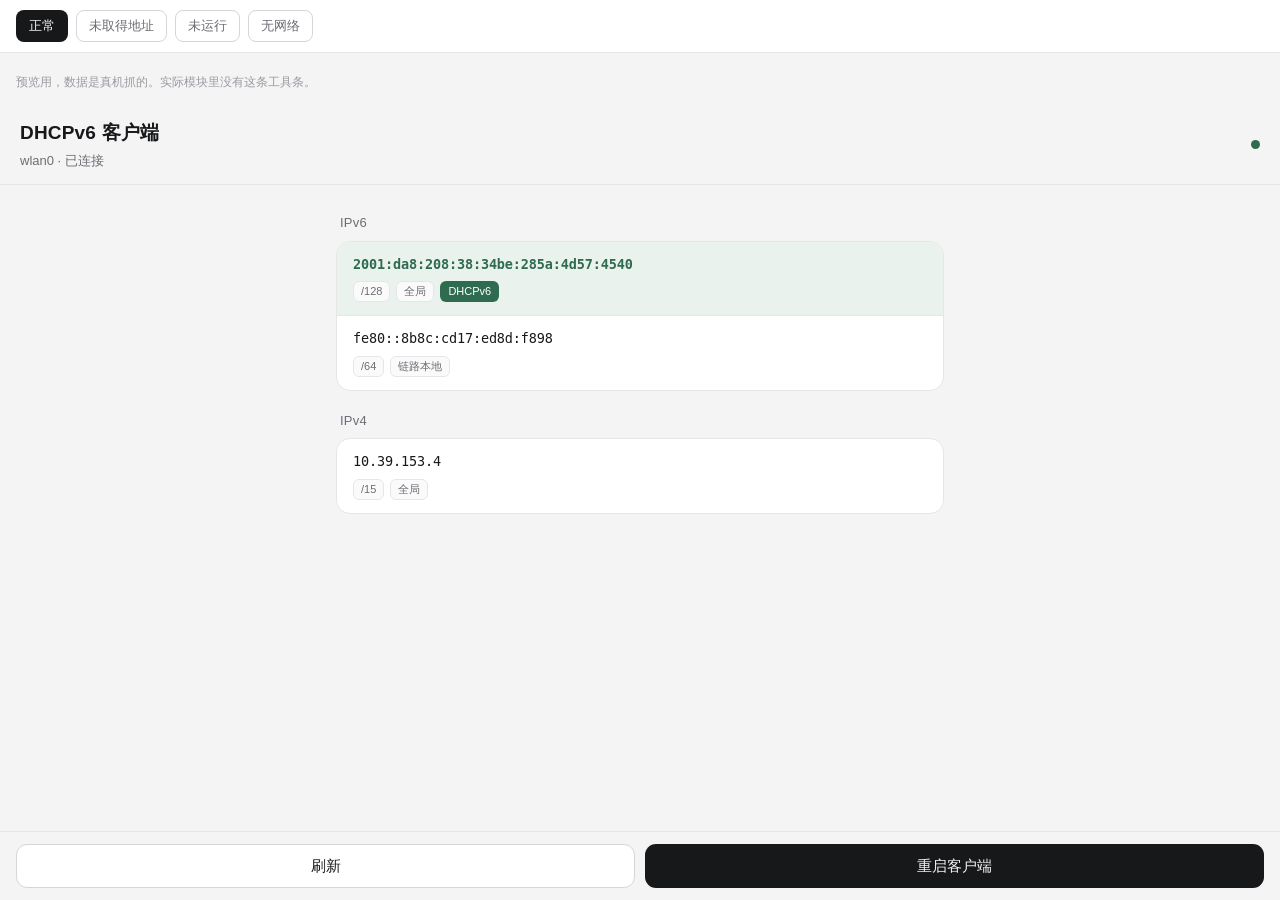
==== module/webroot/dev-preview.html @ 07459cf4 "DHCPv6 客户端模块：首次成型 在 Android 上补上 DHCPv6 有状态地址分配（IA_NA）。Android 全版本不实现 IA_NA，只做 IA_NA 而不支持 PD 的网络因此拿不到" ====
<!DOCTYPE html>
<html lang="zh-CN">
<head>
<meta charset="utf-8">
<meta name="viewport" content="width=device-width, initial-scale=1, viewport-fit=cover">
<meta name="color-scheme" content="light dark">
<title>DHCPv6 客户端 — 预览</title>
<link rel="stylesheet" href="style.css">
<style>
	/* 仅预览用：模拟内核桥，好在浏览器/预览面板里看到真实渲染效果。
	   这个文件不会被打进模块包（见 build.sh 的排除规则）。 */
	.preview-bar {
		position: sticky; top: 0; z-index: 20;
		display: flex; gap: 8px; padding: 10px 16px;
		background: var(--surface);
		border-bottom: 1px solid var(--line);
		overflow-x: auto;
	}
	.preview-bar button {
		flex: none; height: 32px; padding: 0 12px;
		border: 1px solid var(--line-strong); border-radius: 8px;
		background: var(--surface); color: var(--text-2);
		font-family: inherit; font-size: 13px; cursor: pointer;
	}
	.preview-bar button[aria-pressed="true"] {
		background: var(--text); color: var(--bg); border-color: transparent;
	}
	.preview-note {
		padding: 8px 16px 0; font-size: 12px; color: var(--text-3);
	}
</style>
</head>
<body>

<div class="preview-bar">
	<button type="button" data-scene="ok" aria-pressed="true">正常</button>
	<button type="button" data-scene="noipv6" aria-pressed="false">未取得地址</button>
	<button type="button" data-scene="stopped" aria-pressed="false">未运行</button>
	<button type="button" data-scene="empty" aria-pressed="false">无网络</button>
</div>
<p class="preview-note">预览用，数据是真机抓的。实际模块里没有这条工具条。</p>

<header class="bar">
	<div class="bar-text">
		<h1 class="bar-title">DHCPv6 客户端</h1>
		<p class="bar-sub" id="subtitle">正在读取…</p>
	</div>
	<span class="dot dot-idle" id="dot" aria-hidden="true"></span>
</header>

<div class="banner" id="banner" hidden></div>

<main class="main" id="main">
	<section class="block">
		<h2 class="block-title">IPv6</h2>
		<div class="card" id="card6">
			<div class="placeholder">正在读取…</div>
		</div>
	</section>

	<section class="block">
		<h2 class="block-title">IPv4</h2>
		<div class="card" id="card4">
			<div class="placeholder">正在读取…</div>
		</div>
	</section>

	<p class="footnote" id="footnote"></p>
</main>

<footer class="actions">
	<button type="button" class="btn" id="btnRefresh">刷新</button>
	<button type="button" class="btn btn-primary" id="btnRestart">重启客户端</button>
</footer>

<script>
/* ── 模拟内核桥 ────────────────────────────────────────────────
   真实环境里 window.ksu 由 KernelSU 的管理器注入。
   这里用真机抓下来的输出喂给同一份 app.js，保证渲染路径完全一致。 */
const SCENES = {};

SCENES.ok = String.raw`RUNNING=1
PID=3964
WATCHDOG=1
IFNAME=wlan0
IFACE_UP=1
GLOBAL6=1
PAUSED=0
MODULE_OFF=0
IA_ADDR=2001:da8:208:38:34be:285a:4d57:4540
IA_ADDR_HEX=20010da80208003834be285a4d574540
DNS=
##ADDR
1: lo    inet 127.0.0.1/8 scope host lo\       valid_lft forever preferred_lft forever
1: lo    inet6 ::1/128 scope host \       valid_lft forever preferred_lft forever
17: wlan0    inet 10.39.153.4/15 brd 10.39.255.255 scope global wlan0\       valid_lft forever preferred_lft forever
17: wlan0    inet6 2001:da8:208:38:34be:285a:4d57:4540/128 scope global \       valid_lft forever preferred_lft forever
17: wlan0    inet6 fe80::8b8c:cd17:ed8d:f898/64 scope link stable-privacy \       valid_lft forever preferred_lft forever
21: rmnet_data1    inet6 240e:504:1931:b605:7089:41ff:fef3:fac4/64 scope global dynamic mngtmpaddr \       valid_lft forever preferred_lft forever`;

SCENES.noipv6 = String.raw`RUNNING=1
PID=3964
WATCHDOG=1
IFNAME=wlan0
IFACE_UP=1
GLOBAL6=0
PAUSED=0
MODULE_OFF=0
IA_ADDR=
IA_ADDR_HEX=
DNS=
##ADDR
1: lo    inet 127.0.0.1/8 scope host lo\       valid_lft forever preferred_lft forever
17: wlan0    inet 10.39.153.4/15 brd 10.39.255.255 scope global wlan0\       valid_lft forever preferred_lft forever
17: wlan0    inet6 fe80::8b8c:cd17:ed8d:f898/64 scope link stable-privacy \       valid_lft forever preferred_lft forever`;

SCENES.stopped = String.raw`RUNNING=0
PID=
WATCHDOG=1
IFNAME=wlan0
IFACE_UP=1
GLOBAL6=0
PAUSED=1
MODULE_OFF=0
IA_ADDR=
IA_ADDR_HEX=
DNS=
##ADDR
17: wlan0    inet 10.39.153.4/15 brd 10.39.255.255 scope global wlan0\       valid_lft forever preferred_lft forever
17: wlan0    inet6 fe80::8b8c:cd17:ed8d:f898/64 scope link stable-privacy \       valid_lft forever preferred_lft forever`;

SCENES.empty = String.raw`RUNNING=0
PID=
WATCHDOG=1
IFNAME=wlan0
IFACE_UP=0
GLOBAL6=0
PAUSED=0
MODULE_OFF=0
IA_ADDR=
IA_ADDR_HEX=
DNS=
##ADDR
1: lo    inet 127.0.0.1/8 scope host lo\       valid_lft forever preferred_lft forever`;

let scene = 'ok';

window.ksu = {
	exec(command, optionsJson, callbackName) {
		const out = SCENES[scene] || '';
		setTimeout(() => {
			try { window[callbackName](0, out, ''); } catch (e) { /* noop */ }
		}, 120);
	},
	toast(message) {
		const el = document.createElement('div');
		el.textContent = message;
		el.style.cssText = 'position:fixed;left:50%;bottom:88px;transform:translateX(-50%);'
			+ 'padding:8px 14px;border-radius:8px;background:#17181a;color:#fff;font-size:13px;z-index:99';
		document.body.appendChild(el);
		setTimeout(() => el.remove(), 1400);
	},
};

document.querySelectorAll('.preview-bar button').forEach(btn => {
	btn.addEventListener('click', () => {
		scene = btn.dataset.scene;
		document.querySelectorAll('.preview-bar button').forEach(b => {
			b.setAttribute('aria-pressed', String(b === btn));
		});
		document.getElementById('btnRefresh').click();
	});
});
</script>

<script type="module" src="app.js"></script>
</body>
</html>
---- module/webroot/style.css ----
/*
 * style.css —— DHCPv6 客户端 WebUI
 *
 * 定位：一个系统工具页面，不是一个网站。
 * 所以规矩是：
 *   · 不用渐变、不用毛玻璃、不用大圆角卡片配大面积留白 —— 那些是落地页的做法；
 *   · 颜色只用中性灰阶，加一个克制的强调色（墨绿），
 *     状态以外的地方不出现彩色；
 *   · 不用紫 / 蓝紫任何色相；
 *   · 字体交给系统（Android 上会落到 Noto Sans CJK），
 *     地址用等宽，因为它本来就是一串需要逐位核对的字符；
 *   · 布局贴近 Material 的列表 + 卡片，而不是自创一套视觉语言。
 *
 * 明暗两套跟随系统。KernelSU / LSPosed 的管理器都是这个行为，
 * 硬编码一套会在另一种主题下很刺眼。
 */

:root {
	--bg:            #f4f4f5;
	--surface:       #ffffff;
	--surface-sunk:  #fafafa;
	--line:          #e6e6e8;
	--line-strong:   #d6d6da;

	--text:          #17181a;
	--text-2:        #6c6d73;
	--text-3:        #9a9ba1;

	--accent:        #2f6b4f;
	--accent-bg:     #e9f2ec;
	--danger:        #b3261e;

	--sans: "Noto Sans SC", "Source Han Sans SC", "PingFang SC",
	        "Microsoft YaHei", sans-serif;
	--mono: "Noto Sans Mono", "JetBrains Mono", Menlo, Consolas, monospace;

	--radius: 14px;
}

@media (prefers-color-scheme: dark) {
	:root {
		--bg:           #0e0f10;
		--surface:      #191a1c;
		--surface-sunk: #141517;
		--line:         #2b2c30;
		--line-strong:  #3a3b40;

		--text:         #e8e8ea;
		--text-2:       #9b9ca3;
		--text-3:       #6f7076;

		--accent:       #7fbb9e;
		--accent-bg:    #1b2620;
		--danger:       #e87066;
	}
}

* { box-sizing: border-box; }

html, body {
	margin: 0;
	padding: 0;
	background: var(--bg);
	color: var(--text);
	font-family: var(--sans);
	font-size: 16px;
	line-height: 1.5;
	-webkit-text-size-adjust: 100%;
	-webkit-tap-highlight-color: transparent;
}

body {
	display: flex;
	flex-direction: column;
	min-height: 100vh;
	/* 顶部状态栏 / 底部手势条安全区 */
	padding-top: env(safe-area-inset-top);
}

/* ─────────────────────────────────────────── 顶部 */

.bar {
	display: flex;
	align-items: center;
	gap: 12px;
	padding: 16px 20px 14px;
	border-bottom: 1px solid var(--line);
	background: var(--bg);
	position: sticky;
	top: 0;
	z-index: 10;
}

.bar-text { flex: 1; min-width: 0; }

.bar-title {
	margin: 0;
	font-size: 19px;
	font-weight: 600;
	letter-spacing: 0.01em;
}

.bar-sub {
	margin: 3px 0 0;
	font-size: 13px;
	color: var(--text-2);
	overflow: hidden;
	text-overflow: ellipsis;
	white-space: nowrap;
}

.dot {
	flex: none;
	width: 9px;
	height: 9px;
	border-radius: 50%;
	background: var(--text-3);
}

.dot-on    { background: var(--accent); }
.dot-off   { background: var(--danger); }
.dot-idle  { background: var(--text-3); }

/* ─────────────────────────────────────────── 主体 */

.main {
	flex: 1;
	padding: 8px 16px 24px;
	max-width: 640px;
	width: 100%;
	margin: 0 auto;
}

.block { margin-top: 20px; }

.block-title {
	margin: 0 0 8px 4px;
	font-size: 13px;
	font-weight: 500;
	color: var(--text-2);
	letter-spacing: 0.02em;
}

.card {
	background: var(--surface);
	border: 1px solid var(--line);
	border-radius: var(--radius);
	overflow: hidden;
}

.placeholder {
	padding: 18px 16px;
	font-size: 14px;
	color: var(--text-3);
}

/* ─────────────────────────────────────────── 地址行 */

.row {
	padding: 13px 16px;
}

.row + .row {
	border-top: 1px solid var(--line);
}

.row-own {
	background: var(--accent-bg);
}

.row-addr {
	font-family: var(--mono);
	font-size: 13.5px;
	line-height: 1.45;
	word-break: break-all;
	letter-spacing: -0.01em;
}

.row-own .row-addr {
	color: var(--accent);
	font-weight: 600;
}

.row-meta {
	display: flex;
	flex-wrap: wrap;
	gap: 6px;
	margin-top: 7px;
}

.tag {
	display: inline-block;
	padding: 1px 7px;
	border: 1px solid var(--line);
	border-radius: 6px;
	background: var(--surface-sunk);
	font-size: 11px;
	line-height: 17px;
	color: var(--text-2);
}

.tag-own {
	border-color: transparent;
	background: var(--accent);
	color: var(--surface);
}

@media (prefers-color-scheme: dark) {
	.tag-own { color: #10201a; }
}

.footnote {
	margin: 18px 4px 0;
	font-size: 12px;
	line-height: 1.6;
	color: var(--text-3);
}

/* ─────────────────────────────────────────── 提示条 */

.banner {
	margin: 12px 16px 0;
	padding: 11px 14px;
	border: 1px solid var(--line-strong);
	border-radius: 10px;
	background: var(--surface);
	font-size: 13px;
	line-height: 1.5;
	color: var(--text-2);
}

.banner-error {
	border-color: var(--danger);
	color: var(--danger);
}

/* ─────────────────────────────────────────── 操作 */

.actions {
	position: sticky;
	bottom: 0;
	display: flex;
	gap: 10px;
	padding: 12px 16px calc(12px + env(safe-area-inset-bottom));
	border-top: 1px solid var(--line);
	background: var(--bg);
}

.btn {
	flex: 1;
	height: 44px;
	border: 1px solid var(--line-strong);
	border-radius: 11px;
	background: var(--surface);
	color: var(--text);
	font-family: inherit;
	font-size: 15px;
	font-weight: 500;
	cursor: pointer;
	transition: opacity .12s ease;
}

.btn:active { opacity: .6; }

.btn:disabled {
	opacity: .45;
	cursor: default;
}

.btn-primary {
	border-color: transparent;
	background: var(--text);
	color: var(--bg);
}

@media (prefers-color-scheme: dark) {
	.btn-primary {
		background: #e8e8ea;
		color: #141517;
	}
}
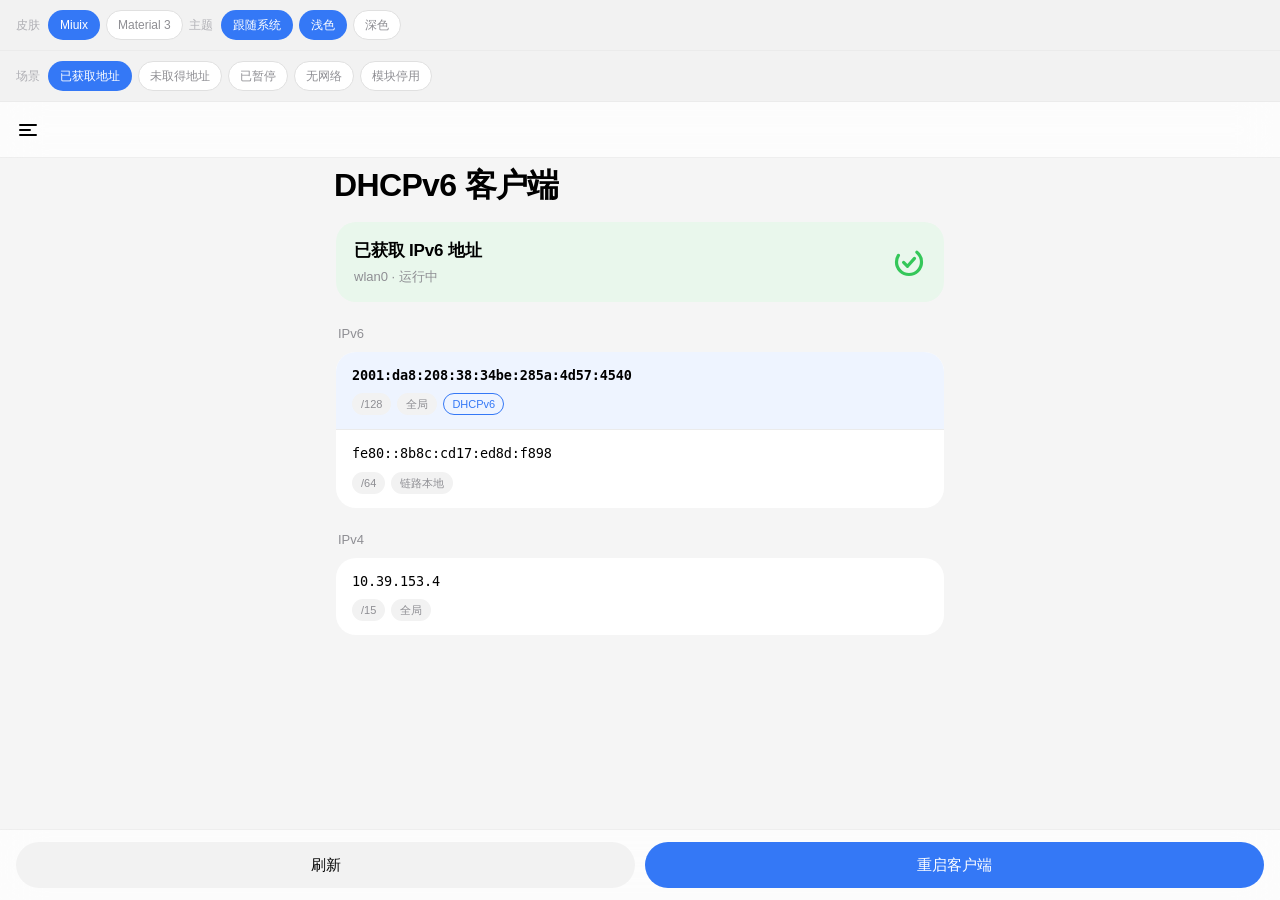
==== commit 301899da: "webui: 两套皮肤按各自设计语言拉开，修掉状态卡恒绿与深色滑块隐形 原先 Miuix 与 Material 3 只在 token 层（圆角 / 描边 / 磨砂）有区别，布局结构和 色彩用法完全一样" ====
--- a/module/webroot/dev-preview.html
+++ b/module/webroot/dev-preview.html
@@ -1,65 +1,126 @@
 <!DOCTYPE html>
-<html lang="zh-CN">
+<html lang="zh-CN" data-skin="miuix" data-theme="light">
 <head>
 <meta charset="utf-8">
 <meta name="viewport" content="width=device-width, initial-scale=1, viewport-fit=cover">
 <meta name="color-scheme" content="light dark">
 <title>DHCPv6 客户端 — 预览</title>
+
+<script>
+/* 与 index.html 完全同一段：首绘之前解析「跟随系统」 */
+(function () {
+	var dark = false;
+	try { dark = window.matchMedia('(prefers-color-scheme: dark)').matches; } catch (e) {}
+	var pref = 'system';
+	try { pref = localStorage.getItem('d6.theme') || 'system'; } catch (e) {}
+	document.documentElement.dataset.theme =
+		(pref === 'dark' || (pref === 'system' && dark)) ? 'dark' : 'light';
+	try {
+		var skin = localStorage.getItem('d6.skin');
+		if (skin) document.documentElement.dataset.skin = skin;
+	} catch (e) {}
+
+	/* 预览专用：允许用 ?skin=material3&theme=dark&scene=noipv6 直接定格一个组合。
+	   无头浏览器截图时没有点按钮的机会，靠这个参数把状态钉死。
+
+	   注意这里**同时写进 localStorage**：app.js 的 initPrefs() 是从偏好存储
+	   读皮肤的，只改 dataset 的话会被它按默认值（miuix / system）覆盖回去。
+	   写进存储是最省事的对齐方式 —— 不用为预览在 app.js 里开一个后门。
+	   代价是参数会留在 localStorage 里，所以每次截图都应把两个参数都给全。
+
+	   index.html 里没有这一段：真机走 file://，location.search 恒为空。 */
+	try {
+		var q = new URLSearchParams(location.search);
+		var qs = q.get('skin'), qt = q.get('theme');
+		if (qs === 'miuix' || qs === 'material3') {
+			document.documentElement.dataset.skin = qs;
+			try { localStorage.setItem('d6.skin', qs); } catch (e2) {}
+		}
+		if (qt === 'light' || qt === 'dark') {
+			document.documentElement.dataset.theme = qt;
+			try { localStorage.setItem('d6.theme', qt); } catch (e2) {}
+		}
+	} catch (e) {}
+})();
+</script>
+
 <link rel="stylesheet" href="style.css">
 <style>
-	/* 仅预览用：模拟内核桥，好在浏览器/预览面板里看到真实渲染效果。
-	   这个文件不会被打进模块包（见 build.sh 的排除规则）。 */
-	.preview-bar {
-		position: sticky; top: 0; z-index: 20;
-		display: flex; gap: 8px; padding: 10px 16px;
-		background: var(--surface);
+	/* 仅预览用。这个文件不会被打进模块包（见 build.sh 的排除规则），
+	   里面的 body 结构与 index.html 保持一致。 */
+	.pbar {
+		display: flex; flex-wrap: wrap; gap: 6px;
+		padding: 10px 16px;
+		background: var(--surface-2);
 		border-bottom: 1px solid var(--line);
-		overflow-x: auto;
 	}
-	.preview-bar button {
-		flex: none; height: 32px; padding: 0 12px;
-		border: 1px solid var(--line-strong); border-radius: 8px;
+	.pbar button {
+		height: 30px; padding: 0 11px;
+		border: 1px solid var(--line-2); border-radius: 999px;
 		background: var(--surface); color: var(--text-2);
-		font-family: inherit; font-size: 13px; cursor: pointer;
+		font-family: inherit; font-size: 12px; cursor: pointer;
 	}
-	.preview-bar button[aria-pressed="true"] {
-		background: var(--text); color: var(--bg); border-color: transparent;
+	.pbar button[aria-pressed="true"] {
+		border-color: transparent;
+		background: var(--accent); color: #fff;
 	}
-	.preview-note {
-		padding: 8px 16px 0; font-size: 12px; color: var(--text-3);
+	.pbar-tag {
+		align-self: center; margin-right: 2px;
+		font-size: 12px; color: var(--text-3);
 	}
 </style>
 </head>
 <body>
 
-<div class="preview-bar">
-	<button type="button" data-scene="ok" aria-pressed="true">正常</button>
+<div class="pbar">
+	<span class="pbar-tag">皮肤</span>
+	<button type="button" data-proxy-skin="miuix">Miuix</button>
+	<button type="button" data-proxy-skin="material3">Material 3</button>
+	<span class="pbar-tag">主题</span>
+	<button type="button" data-proxy-theme="system">跟随系统</button>
+	<button type="button" data-proxy-theme="light">浅色</button>
+	<button type="button" data-proxy-theme="dark">深色</button>
+</div>
+<div class="pbar">
+	<span class="pbar-tag">场景</span>
+	<button type="button" data-scene="ok" aria-pressed="true">已获取地址</button>
 	<button type="button" data-scene="noipv6" aria-pressed="false">未取得地址</button>
-	<button type="button" data-scene="stopped" aria-pressed="false">未运行</button>
+	<button type="button" data-scene="stopped" aria-pressed="false">已暂停</button>
 	<button type="button" data-scene="empty" aria-pressed="false">无网络</button>
+	<button type="button" data-scene="off" aria-pressed="false">模块停用</button>
 </div>
-<p class="preview-note">预览用，数据是真机抓的。实际模块里没有这条工具条。</p>
-
-<header class="bar">
-	<div class="bar-text">
-		<h1 class="bar-title">DHCPv6 客户端</h1>
-		<p class="bar-sub" id="subtitle">正在读取…</p>
-	</div>
-	<span class="dot dot-idle" id="dot" aria-hidden="true"></span>
+
+<header class="topbar">
+	<button type="button" class="iconbtn" id="btnSettings" aria-label="设置">
+		<svg width="22" height="22" viewBox="0 0 22 22" fill="none" aria-hidden="true">
+			<path d="M3 6h16M3 11h10M3 16h16" stroke="currentColor" stroke-width="2" stroke-linecap="round"/>
+		</svg>
+	</button>
+	<h1 class="topbar-title">DHCPv6 客户端</h1>
 </header>
 
-<div class="banner" id="banner" hidden></div>
-
 <main class="main" id="main">
+	<h2 class="page-title">DHCPv6 客户端</h2>
+
+	<div class="banner" id="banner" hidden></div>
+
+	<section class="status-card" id="statusCard">
+		<div class="status-text">
+			<p class="status-title" id="statusTitle">正在读取…</p>
+			<p class="status-sub" id="statusSub"></p>
+		</div>
+		<span class="status-icon" id="statusIcon" aria-hidden="true"></span>
+	</section>
+
 	<section class="block">
-		<h2 class="block-title">IPv6</h2>
+		<h3 class="block-title">IPv6</h3>
 		<div class="card" id="card6">
 			<div class="placeholder">正在读取…</div>
 		</div>
 	</section>
 
 	<section class="block">
-		<h2 class="block-title">IPv4</h2>
+		<h3 class="block-title">IPv4</h3>
 		<div class="card" id="card4">
 			<div class="placeholder">正在读取…</div>
 		</div>
@@ -73,10 +134,60 @@
 	<button type="button" class="btn btn-primary" id="btnRestart">重启客户端</button>
 </footer>
 
+<button type="button" class="scrim" id="scrim" hidden aria-label="关闭设置"></button>
+
+<section class="sheet" id="sheet" hidden aria-label="设置">
+	<div class="sheet-handle"></div>
+	<h2 class="sheet-title">设置</h2>
+
+	<div class="sheet-group">
+		<p class="field-label">外观</p>
+		<div class="seg" role="group" aria-label="皮肤">
+			<button type="button" class="seg-item" data-skin="miuix" aria-pressed="true">Miuix</button>
+			<button type="button" class="seg-item" data-skin="material3" aria-pressed="false">Material 3</button>
+		</div>
+	</div>
+
+	<div class="sheet-group">
+		<p class="field-label">主题</p>
+		<div class="seg" role="group" aria-label="主题">
+			<button type="button" class="seg-item" data-theme-opt="system" aria-pressed="true">跟随系统</button>
+			<button type="button" class="seg-item" data-theme-opt="light" aria-pressed="false">浅色</button>
+			<button type="button" class="seg-item" data-theme-opt="dark" aria-pressed="false">深色</button>
+		</div>
+		<p class="field-hint">KernelSU 的 WebView 不一定上报系统深浅；这里可以手动指定。</p>
+	</div>
+
+	<div class="sheet-group">
+		<p class="field-label">接口</p>
+		<div class="sheet-list">
+			<div class="list-row"><span>目标接口</span><span class="list-value" id="sIfname">—</span></div>
+			<div class="list-row"><span>看门狗</span><span class="list-value" id="sWatchdog">—</span></div>
+		</div>
+	</div>
+
+	<div class="sheet-group">
+		<p class="field-label">关于</p>
+		<div class="sheet-list">
+			<div class="list-row"><span>DHCPv6 客户端</span><span class="list-value" id="sVersion">—</span></div>
+		</div>
+	</div>
+</section>
+
 <script>
 /* ── 模拟内核桥 ────────────────────────────────────────────────
    真实环境里 window.ksu 由 KernelSU 的管理器注入。
    这里用真机抓下来的输出喂给同一份 app.js，保证渲染路径完全一致。 */
+
+const PROPTEXT = [
+	'id=dhcp6c-android',
+	'name=DHCPv6 客户端',
+	'version=v0.1.0',
+	'versionCode=1',
+	'author=TianyiTwT',
+	'description=为 Android 补上 DHCPv6 有状态地址分配（IA_NA）。',
+].join('\n');
+
 const SCENES = {};
 
 SCENES.ok = String.raw`RUNNING=1
@@ -143,11 +254,32 @@
 ##ADDR
 1: lo    inet 127.0.0.1/8 scope host lo\       valid_lft forever preferred_lft forever`;
 
+SCENES.off = String.raw`RUNNING=0
+PID=
+WATCHDOG=0
+IFNAME=wlan0
+IFACE_UP=0
+GLOBAL6=0
+PAUSED=0
+MODULE_OFF=1
+IA_ADDR=
+IA_ADDR_HEX=
+DNS=
+##ADDR
+1: lo    inet 127.0.0.1/8 scope host lo\       valid_lft forever preferred_lft forever`;
+
 let scene = 'ok';
+try {
+	const qs = new URLSearchParams(location.search).get('scene');
+	if (qs && SCENES[qs]) scene = qs;
+} catch (e) {}
+document.querySelectorAll('[data-scene]').forEach(b => {
+	b.setAttribute('aria-pressed', String(b.dataset.scene === scene));
+});
 
 window.ksu = {
 	exec(command, optionsJson, callbackName) {
-		const out = SCENES[scene] || '';
+		const out = (SCENES[scene] || '') + '\n##PROP\n' + PROPTEXT;
 		setTimeout(() => {
 			try { window[callbackName](0, out, ''); } catch (e) { /* noop */ }
 		}, 120);
@@ -155,22 +287,59 @@
 	toast(message) {
 		const el = document.createElement('div');
 		el.textContent = message;
-		el.style.cssText = 'position:fixed;left:50%;bottom:88px;transform:translateX(-50%);'
-			+ 'padding:8px 14px;border-radius:8px;background:#17181a;color:#fff;font-size:13px;z-index:99';
+		el.style.cssText = 'position:fixed;left:50%;bottom:96px;transform:translateX(-50%);'
+			+ 'padding:9px 15px;border-radius:999px;background:#1c1c1e;color:#fff;'
+			+ 'font-size:13px;z-index:99';
 		document.body.appendChild(el);
 		setTimeout(() => el.remove(), 1400);
 	},
 };
 
-document.querySelectorAll('.preview-bar button').forEach(btn => {
+document.querySelectorAll('[data-scene]').forEach(btn => {
 	btn.addEventListener('click', () => {
 		scene = btn.dataset.scene;
-		document.querySelectorAll('.preview-bar button').forEach(b => {
+		document.querySelectorAll('[data-scene]').forEach(b => {
 			b.setAttribute('aria-pressed', String(b === btn));
 		});
 		document.getElementById('btnRefresh').click();
 	});
 });
+
+/* 皮肤/主题按钮不自己实现一遍，直接代理到设置面板里的真按钮 ——
+   省得预览条和 app.js 各有一套逻辑、然后对不上。 */
+document.querySelectorAll('[data-proxy-skin]').forEach(btn => {
+	btn.addEventListener('click', () => {
+		const t = document.querySelector('.sheet [data-skin="' + btn.dataset.proxySkin + '"]');
+		if (t) t.click();
+	});
+});
+document.querySelectorAll('[data-proxy-theme]').forEach(btn => {
+	btn.addEventListener('click', () => {
+		const t = document.querySelector('.sheet [data-theme-opt="' + btn.dataset.proxyTheme + '"]');
+		if (t) t.click();
+	});
+});
+
+/* 预览条上的高亮跟着真实偏好走（每次点击后同步一次） */
+function syncBar() {
+	const skin = document.documentElement.dataset.skin;
+	const theme = document.documentElement.dataset.theme;
+	document.querySelectorAll('[data-proxy-skin]').forEach(b => {
+		b.setAttribute('aria-pressed', String(b.dataset.proxySkin === skin));
+	});
+	document.querySelectorAll('[data-proxy-theme]').forEach(b => {
+		const want = b.dataset.proxyTheme;
+		const on = want === 'system'
+			? !localStorageThemeForced()
+			: want === theme;
+		b.setAttribute('aria-pressed', String(on));
+	});
+}
+function localStorageThemeForced() {
+	try { const t = localStorage.getItem('d6.theme') || 'system'; return t !== 'system'; } catch (e) { return false; }
+}
+document.addEventListener('click', () => setTimeout(syncBar, 0));
+syncBar();
 </script>
 
 <script type="module" src="app.js"></script>
--- a/module/webroot/style.css
+++ b/module/webroot/style.css
@@ -1,59 +1,317 @@
 /*
  * style.css —— DHCPv6 客户端 WebUI
  *
- * 定位：一个系统工具页面，不是一个网站。
- * 所以规矩是：
- *   · 不用渐变、不用毛玻璃、不用大圆角卡片配大面积留白 —— 那些是落地页的做法；
- *   · 颜色只用中性灰阶，加一个克制的强调色（墨绿），
- *     状态以外的地方不出现彩色；
- *   · 不用紫 / 蓝紫任何色相；
- *   · 字体交给系统（Android 上会落到 Noto Sans CJK），
- *     地址用等宽，因为它本来就是一串需要逐位核对的字符；
- *   · 布局贴近 Material 的列表 + 卡片，而不是自创一套视觉语言。
- *
- * 明暗两套跟随系统。KernelSU / LSPosed 的管理器都是这个行为，
- * 硬编码一套会在另一种主题下很刺眼。
+ * ── 两个维度 ─────────────────────────────────────────────────────
+ *
+ * 皮肤：html[data-skin="miuix" | "material3"]
+ * 明暗：html[data-theme="light" | "dark"]
+ *
+ * 「跟随系统」不是在 CSS 里用 prefers-color-scheme 实现的，而是由 index.html
+ * <head> 里的一小段内联脚本在**首次绘制之前**解析成具体的 light/dark 写进
+ * data-theme。这么做是为了少抄一遍深色 token（媒体查询里一半、属性选择器里
+ * 又一半，两处迟早会不同步），代价是需要 JS —— 而 WebView 里 JS 一定在。
+ *
+ * ── 配色原则：一屏只有一个彩色主角 ───────────────────────────────
+ *
+ *   · 蓝（--accent）＝ 可交互的东西：主按钮、开关、选中态、本模块自己的地址标记；
+ *   · 绿（--ok）    ＝ 只做状态图标，**不染文字、不做底色上的文字色**；
+ *   · 红（--danger）＝ 异常；
+ *   · 其余全部中性灰。
+ *
+ * 这是照着 SukiSU 的观感定的：它首页只有那个绿勾是彩色，模块页只有开关、
+ * FAB、选中的 tab 是蓝色，同屏从不出现两个强调色。
+ *
+ * ── 两套皮肤必须「一眼可辨」，不是微调 ───────────────────────────
+ *
+ * 第一版只在 token 层做了区分（圆角 / 描边 / 磨砂），布局结构和色彩用法完全
+ * 一样，观感就是「同一个界面微调了两下」——用户的原话是「看不出区别」。
+ * 所以现在按各自的设计语言拉开：
+ *
+ *   Miuix（MIUI / HyperOS）：顶栏只留图标、标题下放成正文大字、无描边大圆角
+ *     卡片靠白底浮起、全药丸按钮、灰轨道 + 白滑块分段控件、顶栏底栏磨砂。
+ *   Material 3：顶栏用 surface-container 染色并承载标题、**轮廓卡**（透明底 +
+ *     描边）、filled tonal + filled 两级按钮、12px 圆角、outlined segmented
+ *     button（描边分段 + 细分隔线 + 选中填色带勾选标记）、不磨砂。
+ *
+ * ── 磨砂玻璃的适用范围 ───────────────────────────────────────────
+ *
+ * 只给 Miuix 的顶栏、底部操作条、设置面板的遮罩用 —— 它们浮在滚动内容之上，
+ * 有东西可透。M3 走的是不透明 surface 层次，不用磨砂。backdrop-filter 在老
+ * WebView 上不生效，所以每一处都配了不透明兜底（见各处的 @supports not）。
  */
 
+/* ══════════════════════════════════════════════ token */
+
+:root[data-theme="light"] {
+	--bg:            #f5f5f5;
+	--surface:       #ffffff;
+	--surface-2:     #f2f2f2;
+	--surface-3:     #f7f7f7;
+	--line:          #ebebeb;
+	--line-2:        #e0e0e0;
+
+	--text:          #000000;
+	--text-2:        #8e8e93;
+	--text-3:        #b0b0b5;
+
+	--accent:        #3478f6;
+	--on-accent:     #ffffff;
+	--accent-weak:   #eef4ff;
+	/* 落在浅色面**上**的蓝字（描边按钮文字、选中项文字、标签）单独一个色号：
+	   实心填充用 --accent，文字用 --accent-fg。深色下两者会分岔，见下。 */
+	--accent-fg:     #3478f6;
+
+	/* M3 的 top app bar 底色。和 --bg 分开才有「一条顶栏」的观感，
+	   这是把 M3 和 Miuix 一眼区分开的最关键一条。 */
+	--surface-container: #eceef1;
+
+	--ok:            #34c759;
+	--ok-bg:         #e9f7ec;
+	--danger:        #ff3b30;
+
+	--glass:         rgba(255, 255, 255, 0.72);
+	--glass-line:    rgba(0, 0, 0, 0.06);
+	--scrim:         rgba(0, 0, 0, 0.28);
+
+	--shadow-sheet:  0 -1px 32px rgba(0, 0, 0, 0.14);
+	color-scheme: light;
+}
+
+:root[data-theme="dark"] {
+	--bg:            #000000;
+	--surface:       #1c1c1e;
+	--surface-2:     #2c2c2e;
+	--surface-3:     #141416;
+	--line:          #2c2c2e;
+	--line-2:        #3a3a3c;
+
+	--text:          #ffffff;
+	--text-2:        #8e8e93;
+	--text-3:        #636366;
+
+	--accent:        #3478f6;
+	--on-accent:     #ffffff;
+	--accent-weak:   #12233a;
+	/* #3478f6 压在 #2c2c2e 上只有约 2.9:1（浅色下压白底是 4.2:1），
+	   所以深色里的蓝字必须提亮，同一个色号不能两处通用。 */
+	--accent-fg:     #8ab4f8;
+
+	--surface-container: #1f2023;
+
+	--ok:            #30d158;
+	--ok-bg:         #12291a;
+	--danger:        #ff453a;
+
+	--glass:         rgba(28, 28, 30, 0.72);
+	--glass-line:    rgba(255, 255, 255, 0.08);
+	--scrim:         rgba(0, 0, 0, 0.55);
+
+	--shadow-sheet:  0 -1px 32px rgba(0, 0, 0, 0.6);
+	color-scheme: dark;
+}
+
+/* 没拿到 data-theme 时的兜底（内联脚本被挡掉才会走到这里） */
 :root {
-	--bg:            #f4f4f5;
-	--surface:       #ffffff;
-	--surface-sunk:  #fafafa;
-	--line:          #e6e6e8;
-	--line-strong:   #d6d6da;
-
-	--text:          #17181a;
-	--text-2:        #6c6d73;
-	--text-3:        #9a9ba1;
-
-	--accent:        #2f6b4f;
-	--accent-bg:     #e9f2ec;
-	--danger:        #b3261e;
-
+	--bg: #f5f5f5; --surface: #ffffff; --surface-2: #f2f2f2; --surface-3: #f7f7f7;
+	--line: #ebebeb; --line-2: #e0e0e0;
+	--text: #000000; --text-2: #8e8e93; --text-3: #b0b0b5;
+	--accent: #3478f6; --on-accent: #ffffff; --accent-weak: #eef4ff;
+	--accent-fg: #3478f6; --surface-container: #eceef1;
+	--ok: #34c759; --ok-bg: #e9f7ec; --danger: #ff3b30;
+	--glass: rgba(255,255,255,0.72); --glass-line: rgba(0,0,0,0.06);
+	--scrim: rgba(0,0,0,0.28); --shadow-sheet: 0 -1px 32px rgba(0,0,0,0.14);
+	color-scheme: light;
+}
+@media (prefers-color-scheme: dark) {
+	:root:not([data-theme]) {
+		--bg: #000000; --surface: #1c1c1e; --surface-2: #2c2c2e; --surface-3: #141416;
+		--line: #2c2c2e; --line-2: #3a3a3c;
+		--text: #ffffff; --text-2: #8e8e93; --text-3: #636366;
+		--accent: #3478f6; --on-accent: #ffffff; --accent-weak: #12233a;
+		--accent-fg: #8ab4f8; --surface-container: #1f2023;
+		--ok: #30d158; --ok-bg: #12291a; --danger: #ff453a;
+		--glass: rgba(28,28,30,0.72); --glass-line: rgba(255,255,255,0.08);
+		--scrim: rgba(0,0,0,0.55); --shadow-sheet: 0 -1px 32px rgba(0,0,0,0.6);
+		color-scheme: dark;
+	}
+}
+
+/* 字体栈不带 system-ui / Roboto / Inter —— 中文按 Noto Sans CJK 落到系统字体，
+   地址用等宽，因为它本来就是一串要逐位核对的字符。 */
+:root {
 	--sans: "Noto Sans SC", "Source Han Sans SC", "PingFang SC",
 	        "Microsoft YaHei", sans-serif;
 	--mono: "Noto Sans Mono", "JetBrains Mono", Menlo, Consolas, monospace;
 
-	--radius: 14px;
-}
-
-@media (prefers-color-scheme: dark) {
-	:root {
-		--bg:           #0e0f10;
-		--surface:      #191a1c;
-		--surface-sunk: #141517;
-		--line:         #2b2c30;
-		--line-strong:  #3a3b40;
-
-		--text:         #e8e8ea;
-		--text-2:       #9b9ca3;
-		--text-3:       #6f7076;
-
-		--accent:       #7fbb9e;
-		--accent-bg:    #1b2620;
-		--danger:       #e87066;
-	}
-}
+	--r-card: 20px;
+	--r-sunk: 12px;
+	--title-size: 32px;
+	--title-weight: 700;
+}
+
+/* ══════════════════════════════════════════════ 皮肤差异 */
+
+/* ── Miuix：大标题 + 无边框大圆角卡 + 磨砂顶栏底栏 ───────────── */
+
+:root[data-skin="miuix"] .topbar {
+	background: var(--glass);
+	-webkit-backdrop-filter: saturate(180%) blur(20px);
+	backdrop-filter: saturate(180%) blur(20px);
+	border-bottom: 1px solid var(--glass-line);
+}
+@supports not ((backdrop-filter: blur(1px)) or (-webkit-backdrop-filter: blur(1px))) {
+	:root[data-skin="miuix"] .topbar { background: var(--bg); }
+}
+
+:root[data-skin="miuix"] .actions {
+	background: var(--glass);
+	-webkit-backdrop-filter: saturate(180%) blur(20px);
+	backdrop-filter: saturate(180%) blur(20px);
+	border-top: 1px solid var(--glass-line);
+}
+@supports not ((backdrop-filter: blur(1px)) or (-webkit-backdrop-filter: blur(1px))) {
+	:root[data-skin="miuix"] .actions { background: var(--bg); }
+}
+
+/* Miuix 顶部只有那个设置图标，标题在正文里以大字出现 */
+:root[data-skin="miuix"] .topbar-title { display: none; }
+
+:root[data-skin="miuix"] .card,
+:root[data-skin="miuix"] .status-card,
+:root[data-skin="miuix"] .sheet-list { border: none; }
+
+/* 这里**不能**写 `:root[data-skin="miuix"] .status-card { background: var(--ok-bg) }`。
+   它的特异性是 (0,3,0)，会压过下面的 `.status-card.is-warn` (0,2,0)，
+   结果是「未取得地址」这种警告态也被染成绿色 —— 状态卡于是恒绿，
+   成功和失败长得一模一样，观感上就是"配色怪怪的"。
+   成功态的背景本来就由 `.status-card.is-ok` 统一给了，不需要皮肤再管一次。 */
+
+:root[data-skin="miuix"] .sheet { border-radius: 24px 24px 0 0; }
+
+/* Miuix 的分段控件：灰轨道 + 白滑块 + 蓝字。
+   深色下轨道原本也是 --surface-2，和滑块同一个颜色 —— 选中项只剩一行蓝字，
+   滑块整个消失。把轨道压暗一档（--surface-3），就有了「凹陷轨道 + 浮起滑块」
+   的正常层次。这两条**必须限定 miuix 皮肤**：M3 的分段控件是另一种形态
+   （描边分段），如果不限定皮肤，这个 (0,3,0) 的深色规则会按书写顺序压过
+   M3 那套同样 (0,4,0) 的规则，把 M3 也染回灰轨道。 */
+:root[data-skin="miuix"][data-theme="dark"] .seg { background: var(--surface-3); }
+
+:root[data-skin="miuix"][data-theme="dark"] .seg-item[aria-pressed="true"] {
+	background: var(--surface-2);
+	color: var(--accent-fg);
+}
+
+/* ── Material 3：染色顶栏 + 轮廓卡 + tonal 按钮 + 描边分段 ───── */
+
+:root[data-skin="material3"] {
+	--r-card: 12px;
+	--r-sunk: 8px;
+	--title-size: 22px;
+	--title-weight: 500;
+
+	/* M3 tonal（filled tonal）按钮的底色，对应 secondary-container。
+	   不能复用 --accent-weak：#eef4ff 压在 --bg (#f5f5f5) 上几乎看不出填色，
+	   按钮会变成"没上色的白底蓝字"，与 Miuix 的灰底实心区分不开。 */
+	--tonal: #d8e4fd;
+}
+
+:root[data-skin="material3"][data-theme="dark"] {
+	--tonal: #12395c;
+}
+
+/* M3 的小号 top app bar：surface-container 染色 + 承载标题 + 高 64。 */
+:root[data-skin="material3"] .topbar {
+	background: var(--surface-container);
+	border-bottom: none;
+	height: 64px;
+	padding: 0 20px;
+	gap: 8px;
+}
+
+:root[data-skin="material3"] .iconbtn { margin-left: -10px; }
+
+:root[data-skin="material3"] .topbar-title {
+	display: block;
+	font-size: 22px;
+	font-weight: 500;
+	letter-spacing: 0;
+}
+
+/* M3 的标题就在顶栏里，正文不再重复一遍 */
+:root[data-skin="material3"] .page-title { display: none; }
+
+/* 「轮廓卡」：M3 的 outlined card 是透明底 + 描边，不像 Miuix 那样靠白底浮起。
+   这一条把整页的观感从「白色浮起卡片」换成「平面线框」。 */
+:root[data-skin="material3"] .card,
+:root[data-skin="material3"] .sheet-list {
+	background: transparent;
+	border: 1px solid var(--line-2);
+}
+
+/* 状态卡是这一屏的主角，M3 里用 filled container 强调，不做透明 */
+:root[data-skin="material3"] .status-card { border: 1px solid var(--line-2); }
+
+:root[data-skin="material3"] .status-card.is-warn,
+:root[data-skin="material3"] .status-card.is-off {
+	background: var(--surface-container);
+}
+
+:root[data-skin="material3"] .actions {
+	background: var(--bg);
+	border-top: 1px solid var(--line);
+}
+
+/* M3 的按钮两级：次级是 filled tonal（弱色填充），主级是 filled。
+   圆角收到 12px —— Miuix 那边是全药丸，这样一眼就能分出来。 */
+:root[data-skin="material3"] .btn {
+	background: var(--tonal);
+	border: none;
+	border-radius: 12px;
+	color: var(--accent-fg);
+}
+
+:root[data-skin="material3"] .btn-primary {
+	background: var(--accent);
+	color: var(--on-accent);
+}
+
+/* M3 深色的 primary 是「亮底深字」，跟浅色反过来，这是规范不是随手定的 */
+:root[data-skin="material3"][data-theme="dark"] .btn-primary {
+	background: #a8c7fa;
+	color: #08203f;
+}
+
+:root[data-skin="material3"] .sheet { border-radius: 28px 28px 0 0; }
+
+/* outlined segmented button：描边分段 + 细分隔线 + 选中项填
+   secondary-container 并加勾选标记。和 Miuix 的「灰轨道 + 白滑块」是两种
+   完全不同的形态，这是设置面板里最好认的差别。 */
+:root[data-skin="material3"] .seg {
+	background: transparent;
+	border: 1px solid var(--line-2);
+	padding: 0;
+	overflow: hidden;
+}
+
+:root[data-skin="material3"] .seg-item {
+	height: 40px;
+	border-radius: 0;
+}
+
+:root[data-skin="material3"] .seg-item + .seg-item {
+	border-left: 1px solid var(--line-2);
+}
+
+:root[data-skin="material3"] .seg-item[aria-pressed="true"] {
+	background: var(--accent-weak);
+	color: var(--accent-fg);
+}
+
+:root[data-skin="material3"] .seg-item[aria-pressed="true"]::before {
+	content: "✓ ";
+}
+
+/* ══════════════════════════════════════════════ 基础 */
 
 * { box-sizing: border-box; }
 
@@ -67,40 +325,121 @@
 	line-height: 1.5;
 	-webkit-text-size-adjust: 100%;
 	-webkit-tap-highlight-color: transparent;
+	overscroll-behavior-y: none;
 }
 
 body {
 	display: flex;
 	flex-direction: column;
 	min-height: 100vh;
-	/* 顶部状态栏 / 底部手势条安全区 */
 	padding-top: env(safe-area-inset-top);
 }
 
-/* ─────────────────────────────────────────── 顶部 */
-
-.bar {
+/* ══════════════════════════════════════════════ 顶栏 */
+
+.topbar {
+	position: sticky;
+	top: 0;
+	z-index: 20;
 	display: flex;
 	align-items: center;
 	gap: 12px;
-	padding: 16px 20px 14px;
-	border-bottom: 1px solid var(--line);
-	background: var(--bg);
-	position: sticky;
-	top: 0;
-	z-index: 10;
-}
-
-.bar-text { flex: 1; min-width: 0; }
-
-.bar-title {
+	height: 56px;
+	padding: 0 16px;
+}
+
+.iconbtn {
+	flex: none;
+	display: flex;
+	align-items: center;
+	justify-content: center;
+	width: 36px;
+	height: 36px;
+	margin-left: -6px;
+	padding: 0;
+	border: none;
+	border-radius: 50%;
+	background: transparent;
+	color: var(--text);
+	cursor: pointer;
+}
+
+.iconbtn:active { background: var(--surface-2); }
+
+.iconbtn svg { display: block; }
+
+.topbar-title {
 	margin: 0;
-	font-size: 19px;
+	font-weight: 500;
+}
+
+/* ══════════════════════════════════════════════ 主体 */
+
+.main {
+	flex: 1;
+	width: 100%;
+	max-width: 640px;
+	margin: 0 auto;
+	padding: 0 16px 24px;
+}
+
+.page-title {
+	margin: 8px 0 18px -2px;
+	font-size: var(--title-size);
+	font-weight: var(--title-weight);
+	letter-spacing: -0.02em;
+	line-height: 1.2;
+}
+
+.block { margin-top: 22px; }
+
+.block-title {
+	margin: 0 0 8px 2px;
+	font-size: 13px;
+	font-weight: 500;
+	color: var(--text-2);
+}
+
+.card {
+	background: var(--surface);
+	border-radius: var(--r-card);
+	overflow: hidden;
+}
+
+.placeholder {
+	padding: 18px 16px;
+	font-size: 14px;
+	color: var(--text-3);
+}
+
+/* ══════════════════════════════════════════════ 状态卡 */
+
+.status-card {
+	display: flex;
+	align-items: center;
+	gap: 14px;
+	padding: 16px 18px;
+	border-radius: var(--r-card);
+	background: var(--surface-2);
+}
+
+.status-card.is-ok   { background: var(--ok-bg); }
+.status-card.is-warn { background: var(--surface-2); }
+.status-card.is-off  { background: var(--surface-2); }
+
+.status-text { flex: 1; min-width: 0; }
+
+/* 标题一律用前景色。第一版把它染成绿色，于是「绿色文字 + 绿色底」既不像
+   强调也不像正文，还和旁边的蓝色按钮抢戏 —— 这是"配色怪"的主因。 */
+.status-title {
+	margin: 0;
+	font-size: 17px;
 	font-weight: 600;
-	letter-spacing: 0.01em;
-}
-
-.bar-sub {
+	color: var(--text);
+	letter-spacing: -0.01em;
+}
+
+.status-sub {
 	margin: 3px 0 0;
 	font-size: 13px;
 	color: var(--text-2);
@@ -109,64 +448,16 @@
 	white-space: nowrap;
 }
 
-.dot {
-	flex: none;
-	width: 9px;
-	height: 9px;
-	border-radius: 50%;
-	background: var(--text-3);
-}
-
-.dot-on    { background: var(--accent); }
-.dot-off   { background: var(--danger); }
-.dot-idle  { background: var(--text-3); }
-
-/* ─────────────────────────────────────────── 主体 */
-
-.main {
-	flex: 1;
-	padding: 8px 16px 24px;
-	max-width: 640px;
-	width: 100%;
-	margin: 0 auto;
-}
-
-.block { margin-top: 20px; }
-
-.block-title {
-	margin: 0 0 8px 4px;
-	font-size: 13px;
-	font-weight: 500;
-	color: var(--text-2);
-	letter-spacing: 0.02em;
-}
-
-.card {
-	background: var(--surface);
-	border: 1px solid var(--line);
-	border-radius: var(--radius);
-	overflow: hidden;
-}
-
-.placeholder {
-	padding: 18px 16px;
-	font-size: 14px;
-	color: var(--text-3);
-}
-
-/* ─────────────────────────────────────────── 地址行 */
-
-.row {
-	padding: 13px 16px;
-}
-
-.row + .row {
-	border-top: 1px solid var(--line);
-}
-
-.row-own {
-	background: var(--accent-bg);
-}
+.status-icon { flex: none; display: block; }
+.status-icon svg { display: block; }
+
+/* ══════════════════════════════════════════════ 地址行 */
+
+.row { padding: 14px 16px; }
+
+.row + .row { border-top: 1px solid var(--line); }
+
+.row-own { background: var(--accent-weak); }
 
 .row-addr {
 	font-family: var(--mono);
@@ -176,82 +467,75 @@
 	letter-spacing: -0.01em;
 }
 
-.row-own .row-addr {
-	color: var(--accent);
-	font-weight: 600;
-}
+/* 自己的地址不染蓝：蓝在本项目里只表示「可点」，地址是不可点的。
+   要突出它，用字重和底色，不用色相。 */
+.row-own .row-addr { font-weight: 600; color: var(--text); }
 
 .row-meta {
 	display: flex;
 	flex-wrap: wrap;
 	gap: 6px;
-	margin-top: 7px;
+	margin-top: 8px;
 }
 
 .tag {
 	display: inline-block;
-	padding: 1px 7px;
-	border: 1px solid var(--line);
-	border-radius: 6px;
-	background: var(--surface-sunk);
+	padding: 1px 8px;
+	border: 1px solid transparent;
+	border-radius: 999px;
+	background: var(--surface-2);
 	font-size: 11px;
-	line-height: 17px;
+	line-height: 18px;
 	color: var(--text-2);
 }
 
+/* 「DHCPv6」是本模块的标记，用描边蓝而不是实心蓝：实心块在浅色底上
+   是一整块高饱和色，会把整张卡的重心拽过去。 */
 .tag-own {
-	border-color: transparent;
-	background: var(--accent);
-	color: var(--surface);
-}
-
-@media (prefers-color-scheme: dark) {
-	.tag-own { color: #10201a; }
+	border-color: var(--accent-fg);
+	background: transparent;
+	color: var(--accent-fg);
 }
 
 .footnote {
-	margin: 18px 4px 0;
+	margin: 18px 2px 0;
 	font-size: 12px;
 	line-height: 1.6;
 	color: var(--text-3);
 }
 
-/* ─────────────────────────────────────────── 提示条 */
+/* ══════════════════════════════════════════════ 提示条 */
 
 .banner {
-	margin: 12px 16px 0;
-	padding: 11px 14px;
-	border: 1px solid var(--line-strong);
-	border-radius: 10px;
-	background: var(--surface);
+	margin: 0 0 16px;
+	padding: 12px 14px;
+	border-radius: var(--r-sunk);
+	background: var(--surface-2);
 	font-size: 13px;
 	line-height: 1.5;
 	color: var(--text-2);
 }
 
-.banner-error {
-	border-color: var(--danger);
-	color: var(--danger);
-}
-
-/* ─────────────────────────────────────────── 操作 */
+.banner-error { color: var(--danger); }
+
+/* ══════════════════════════════════════════════ 底部操作条 */
 
 .actions {
 	position: sticky;
 	bottom: 0;
+	z-index: 20;
 	display: flex;
 	gap: 10px;
 	padding: 12px 16px calc(12px + env(safe-area-inset-bottom));
-	border-top: 1px solid var(--line);
-	background: var(--bg);
 }
 
 .btn {
 	flex: 1;
-	height: 44px;
-	border: 1px solid var(--line-strong);
-	border-radius: 11px;
-	background: var(--surface);
+	height: 46px;
+	padding: 0 16px;
+	border: none;
+	border-radius: 999px;
+	background: var(--surface-2);
 	color: var(--text);
 	font-family: inherit;
 	font-size: 15px;
@@ -262,20 +546,140 @@
 
 .btn:active { opacity: .6; }
 
-.btn:disabled {
-	opacity: .45;
-	cursor: default;
-}
-
+.btn:disabled { opacity: .45; cursor: default; }
+
+/* 全屏唯一的实心蓝。SukiSU 也是这么用的：它整页只有那个 FAB 是实心蓝。 */
 .btn-primary {
-	border-color: transparent;
-	background: var(--text);
-	color: var(--bg);
-}
-
-@media (prefers-color-scheme: dark) {
-	.btn-primary {
-		background: #e8e8ea;
-		color: #141517;
-	}
-}
+	background: var(--accent);
+	color: var(--on-accent);
+}
+
+/* ══════════════════════════════════════════════ 设置面板 */
+
+.scrim {
+	position: fixed;
+	inset: 0;
+	z-index: 40;
+	background: var(--scrim);
+	border: none;
+	padding: 0;
+	opacity: 0;
+	transition: opacity .18s ease;
+}
+
+.scrim[hidden] { display: none; }
+.scrim.is-open { opacity: 1; }
+
+.sheet {
+	position: fixed;
+	left: 0;
+	right: 0;
+	bottom: 0;
+	z-index: 50;
+	max-height: 86vh;
+	overflow-y: auto;
+	padding: 10px 20px calc(24px + env(safe-area-inset-bottom));
+	background: var(--surface);
+	box-shadow: var(--shadow-sheet);
+	transform: translateY(101%);
+	transition: transform .22s cubic-bezier(.32, .72, 0, 1);
+}
+
+.sheet[hidden] { display: none; }
+.sheet.is-open { transform: translateY(0); }
+
+.sheet-handle {
+	width: 40px;
+	height: 4px;
+	margin: 0 auto 14px;
+	border-radius: 999px;
+	background: var(--line-2);
+}
+
+.sheet-title {
+	margin: 0 0 20px 4px;
+	font-size: 20px;
+	font-weight: 600;
+}
+
+.field-label {
+	margin: 0 0 8px 4px;
+	font-size: 13px;
+	color: var(--text-2);
+}
+
+.field-hint {
+	margin: 8px 4px 0;
+	font-size: 12px;
+	line-height: 1.5;
+	color: var(--text-3);
+}
+
+.seg {
+	display: flex;
+	align-items: center;
+	padding: 4px;
+	border-radius: 999px;
+	background: var(--surface-2);
+}
+
+.seg-item {
+	flex: 1;
+	min-width: 0;
+	height: 34px;
+	padding: 0 6px;
+	border: none;
+	border-radius: 999px;
+	background: transparent;
+	color: var(--text-2);
+	font-family: inherit;
+	font-size: 13px;
+	font-weight: 500;
+	cursor: pointer;
+	white-space: nowrap;
+	overflow: hidden;
+	text-overflow: ellipsis;
+}
+
+/* 选中态是白色滑块 + 蓝色文字（SukiSU 的分段控件就是这个做法：
+   accent 只落在文字上，不铺底色）。深色下的覆盖见 Miuix 皮肤块。 */
+.seg-item[aria-pressed="true"] {
+	background: var(--surface);
+	color: var(--accent-fg);
+}
+
+.sheet-list {
+	margin-top: 4px;
+	border-radius: var(--r-sunk);
+	background: var(--surface-3);
+	overflow: hidden;
+}
+
+.list-row {
+	display: flex;
+	align-items: center;
+	justify-content: space-between;
+	gap: 12px;
+	min-height: 52px;
+	padding: 12px 16px;
+	font-size: 14px;
+}
+
+.list-row + .list-row { border-top: 1px solid var(--line); }
+
+.list-value {
+	color: var(--text-2);
+	text-align: right;
+	overflow: hidden;
+	text-overflow: ellipsis;
+	white-space: nowrap;
+	font-family: var(--mono);
+	font-size: 13px;
+}
+
+.sheet-group { margin-top: 22px; }
+
+/* 关掉动画给那些把「减少动态效果」打开的用户 */
+@media (prefers-reduced-motion: reduce) {
+	.scrim, .sheet, .btn { transition: none; }
+}
